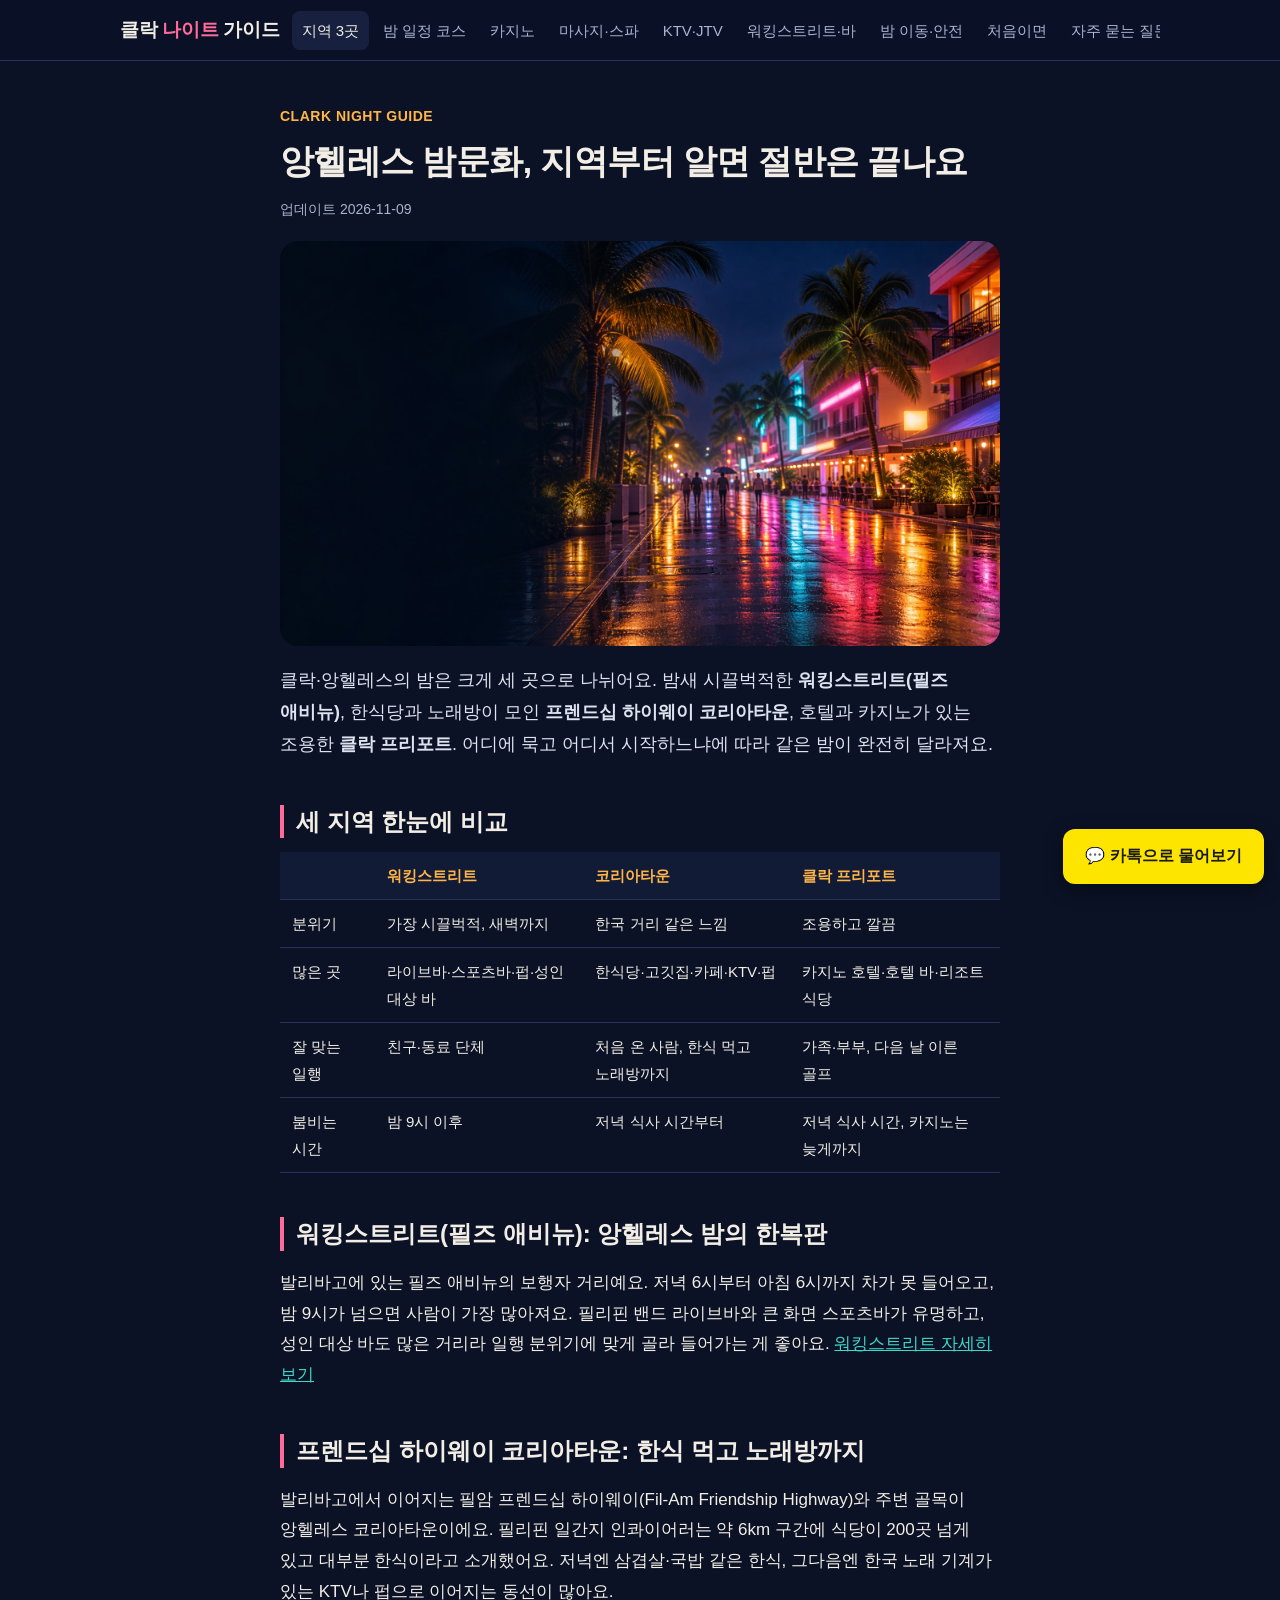
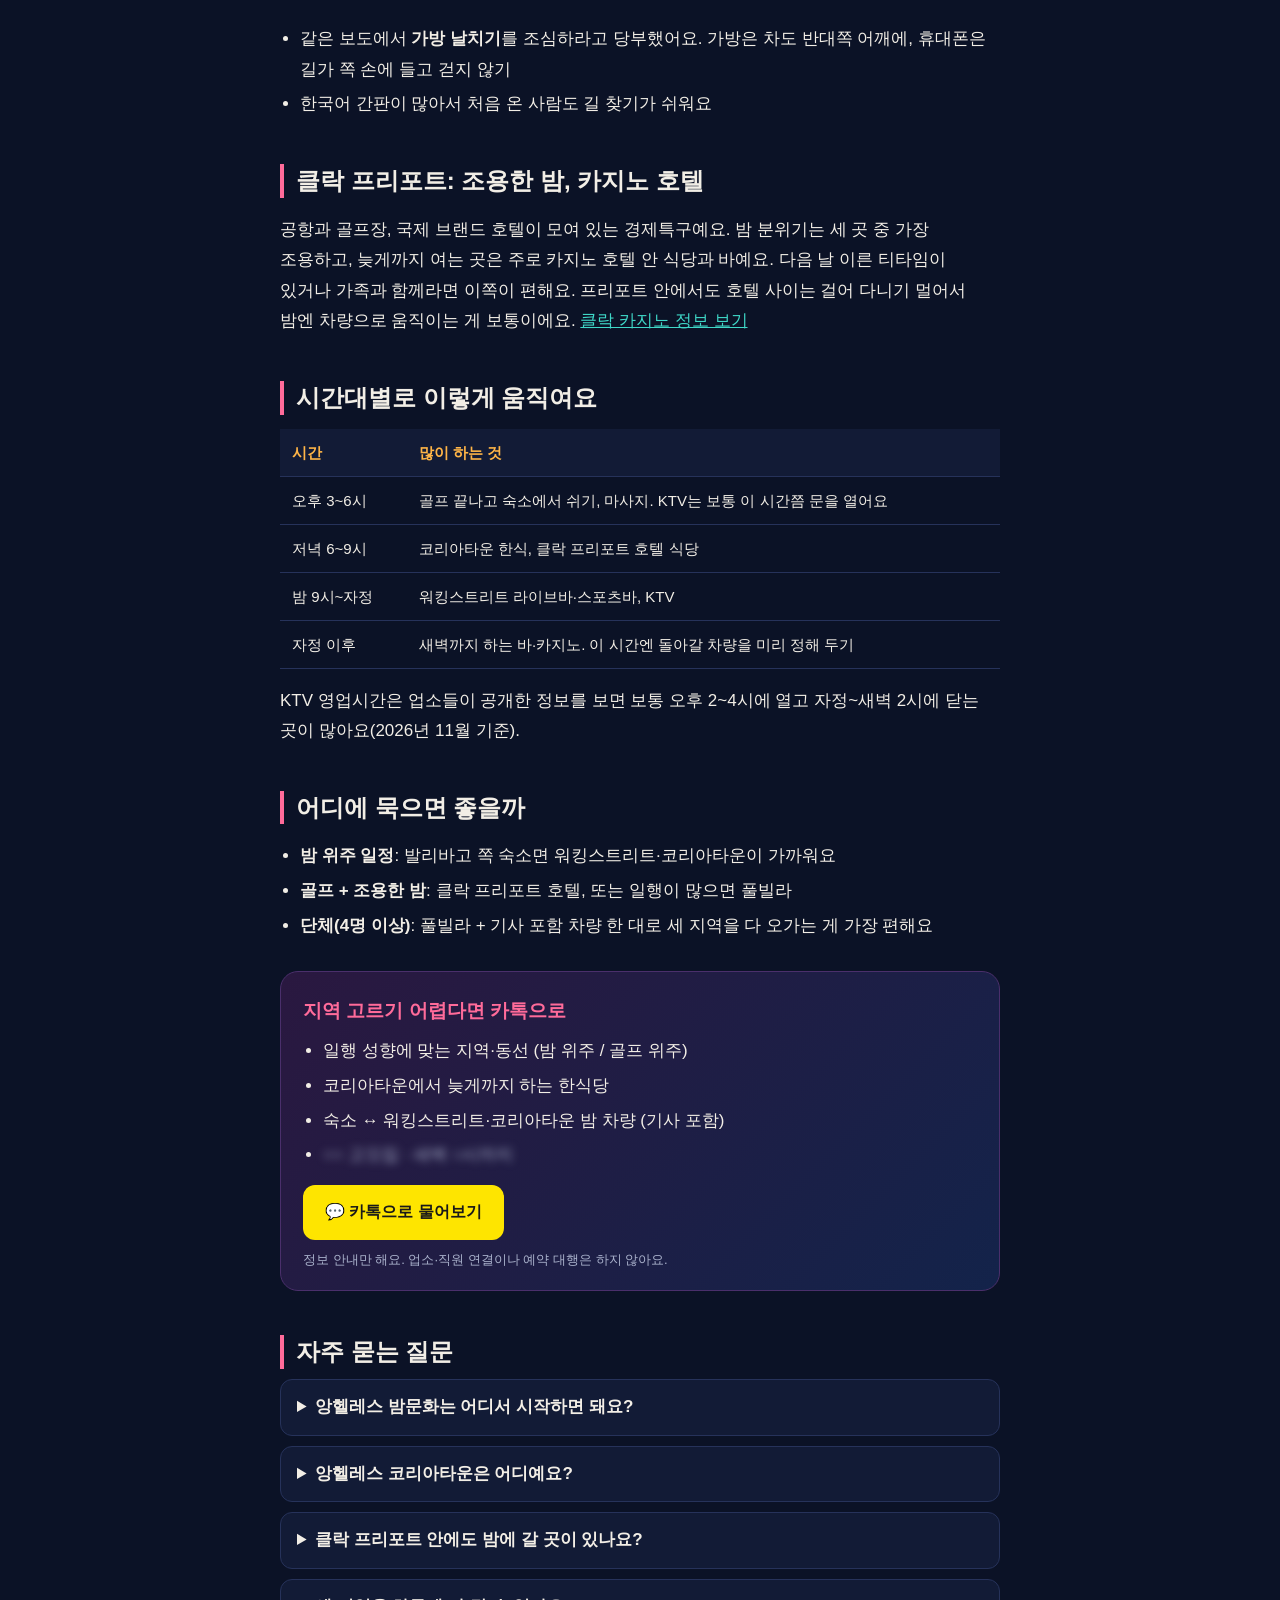
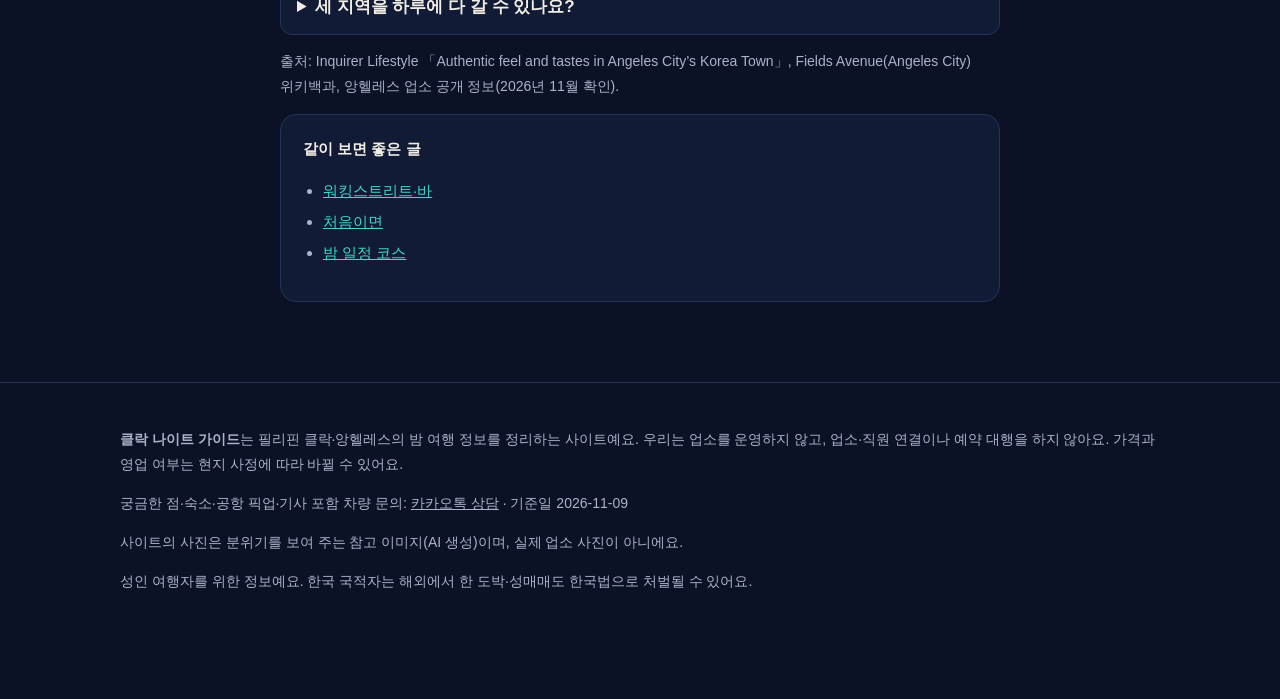
==== areas/index.html @ fe34b436 "Deploy 2026-11-09 10:29" ====
<!doctype html>
<html lang="ko"><head><meta name="robots" content="noindex,nofollow">
<meta charset="utf-8"><meta name="viewport" content="width=device-width,initial-scale=1">
<title>앙헬레스·클락 밤문화 지역 3곳: 워킹스트리트·코리아타운·클락 프리포트 비교</title>
<meta name="description" content="앙헬레스 밤문화, 클락 밤문화는 어디서 시작할까요. 워킹스트리트(필즈 애비뉴), 프렌드십 하이웨이 코리아타운, 클락 프리포트 세 지역의 분위기·시간대·이동·주의할 점을 비교했어요.">
<link rel="canonical" href="https://clarknight.com/areas/">
<meta property="og:type" content="website"><meta property="og:title" content="앙헬레스·클락 밤문화 지역 3곳: 워킹스트리트·코리아타운·클락 프리포트 비교"><meta property="og:description" content="앙헬레스 밤문화, 클락 밤문화는 어디서 시작할까요. 워킹스트리트(필즈 애비뉴), 프렌드십 하이웨이 코리아타운, 클락 프리포트 세 지역의 분위기·시간대·이동·주의할 점을 비교했어요."><meta property="og:url" content="https://clarknight.com/areas/"><meta property="og:image" content="https://clarknight.com/assets/hero.jpg">
<link rel="stylesheet" href="../assets/style.css">
<link rel="icon" href="data:image/svg+xml,%3Csvg xmlns=%22http://www.w3.org/2000/svg%22 viewBox=%220 0 64 64%22%3E%3Crect width=%2264%22 height=%2264%22 rx=%2214%22 fill=%22%230b1226%22/%3E%3Ccircle cx=%2240%22 cy=%2224%22 r=%2212%22 fill=%22%23ff6b9a%22/%3E%3Ccircle cx=%2246%22 cy=%2220%22 r=%2210%22 fill=%22%230b1226%22/%3E%3C/svg%3E"><script async src="https://www.googletagmanager.com/gtag/js?id=G-FVWL85JRHG"></script><script>window.dataLayer=window.dataLayer||[];function gtag(){dataLayer.push(arguments)}gtag('js',new Date());gtag('config','G-FVWL85JRHG');document.addEventListener('click',function(e){var a=e.target.closest&&e.target.closest('a[href*="/go/"]');if(a)gtag('event','cn_kakao_click',{link_url:a.href,page_path:location.pathname});},true);</script><script type="application/ld+json">{"@context": "https://schema.org", "@graph": [{"@type": "WebPage", "name": "앙헬레스·클락 밤문화 지역 3곳: 워킹스트리트·코리아타운·클락 프리포트 비교", "description": "앙헬레스 밤문화, 클락 밤문화는 어디서 시작할까요. 워킹스트리트(필즈 애비뉴), 프렌드십 하이웨이 코리아타운, 클락 프리포트 세 지역의 분위기·시간대·이동·주의할 점을 비교했어요.", "url": "https://clarknight.com/areas/", "inLanguage": "ko", "dateModified": "2026-11-09", "isPartOf": {"@type": "WebSite", "name": "클락 나이트 가이드", "url": "https://clarknight.com/"}}, {"@type": "BreadcrumbList", "itemListElement": [{"@type": "ListItem", "position": 1, "name": "클락 나이트 가이드", "item": "https://clarknight.com/"}, {"@type": "ListItem", "position": 2, "name": "지역 3곳", "item": "https://clarknight.com/areas/"}]}]}</script>
<script type="application/ld+json">{"@context": "https://schema.org", "@type": "FAQPage", "mainEntity": [{"@type": "Question", "name": "앙헬레스 밤문화는 어디서 시작하면 돼요?", "acceptedAnswer": {"@type": "Answer", "text": "처음이면 코리아타운에서 한식으로 저녁을 먹고, 밤 9시 이후 워킹스트리트로 넘어가는 동선이 가장 무난해요."}}, {"@type": "Question", "name": "앙헬레스 코리아타운은 어디예요?", "acceptedAnswer": {"@type": "Answer", "text": "발리바고에서 이어지는 필암 프렌드십 하이웨이와 주변 골목이에요. 한식당, 고깃집, 카페, 한국식 KTV가 모여 있어요."}}, {"@type": "Question", "name": "클락 프리포트 안에도 밤에 갈 곳이 있나요?", "acceptedAnswer": {"@type": "Answer", "text": "있어요. 다만 대부분 카지노 호텔 안 식당·바라서 분위기는 조용한 편이에요."}}, {"@type": "Question", "name": "세 지역을 하루에 다 갈 수 있나요?", "acceptedAnswer": {"@type": "Answer", "text": "차로 10~20분씩이라 가능해요. 차량 한 대로 묶으면 기다리는 시간 없이 움직일 수 있어요."}}]}</script>
</head><body>
<header class="top"><div class="wrap"><a class="logo" href="../">클락 <b>나이트</b> 가이드</a><nav class="menu"><a href="../areas/" class=on>지역 3곳</a><a href="../night-course/">밤 일정 코스</a><a href="../casino/">카지노</a><a href="../massage/">마사지·스파</a><a href="../ktv-jtv/">KTV·JTV</a><a href="../walking-street/">워킹스트리트·바</a><a href="../night-move/">밤 이동·안전</a><a href="../first-night/">처음이면</a><a href="../faq/">자주 묻는 질문</a></nav></div></header>
<main><article>
<div class="head"><span class="eyebrow">CLARK NIGHT GUIDE</span><h1>앙헬레스 밤문화, 지역부터 알면 절반은 끝나요</h1><p class="date">업데이트 2026-11-09</p><img src="../assets/hero.jpg" alt="앙헬레스 밤문화, 지역부터 알면 절반은 끝나요"></div>
<p class="lead">클락·앙헬레스의 밤은 크게 세 곳으로 나뉘어요. 밤새 시끌벅적한 <b>워킹스트리트(필즈 애비뉴)</b>, 한식당과 노래방이 모인 <b>프렌드십 하이웨이 코리아타운</b>, 호텔과 카지노가 있는 조용한 <b>클락 프리포트</b>. 어디에 묵고 어디서 시작하느냐에 따라 같은 밤이 완전히 달라져요.</p>

<h2>세 지역 한눈에 비교</h2>
<div class="tbl"><table><tr><th></th><th>워킹스트리트</th><th>코리아타운</th><th>클락 프리포트</th></tr>
<tr><td>분위기</td><td>가장 시끌벅적, 새벽까지</td><td>한국 거리 같은 느낌</td><td>조용하고 깔끔</td></tr>
<tr><td>많은 곳</td><td>라이브바·스포츠바·펍·성인 대상 바</td><td>한식당·고깃집·카페·KTV·펍</td><td>카지노 호텔·호텔 바·리조트 식당</td></tr>
<tr><td>잘 맞는 일행</td><td>친구·동료 단체</td><td>처음 온 사람, 한식 먹고 노래방까지</td><td>가족·부부, 다음 날 이른 골프</td></tr>
<tr><td>붐비는 시간</td><td>밤 9시 이후</td><td>저녁 식사 시간부터</td><td>저녁 식사 시간, 카지노는 늦게까지</td></tr>
</table></div>

<h2>워킹스트리트(필즈 애비뉴): 앙헬레스 밤의 한복판</h2>
<p>발리바고에 있는 필즈 애비뉴의 보행자 거리예요. 저녁 6시부터 아침 6시까지 차가 못 들어오고, 밤 9시가 넘으면 사람이 가장 많아져요. 필리핀 밴드 라이브바와 큰 화면 스포츠바가 유명하고, 성인 대상 바도 많은 거리라 일행 분위기에 맞게 골라 들어가는 게 좋아요. <a href="../walking-street/">워킹스트리트 자세히 보기</a></p>

<h2>프렌드십 하이웨이 코리아타운: 한식 먹고 노래방까지</h2>
<p>발리바고에서 이어지는 필암 프렌드십 하이웨이(Fil-Am Friendship Highway)와 주변 골목이 앙헬레스 코리아타운이에요. 필리핀 일간지 인콰이어러는 약 6km 구간에 식당이 200곳 넘게 있고 대부분 한식이라고 소개했어요. 저녁엔 삼겹살·국밥 같은 한식, 그다음엔 한국 노래 기계가 있는 KTV나 펍으로 이어지는 동선이 많아요.</p>
<ul><li>같은 보도에서 <b>가방 날치기</b>를 조심하라고 당부했어요. 가방은 차도 반대쪽 어깨에, 휴대폰은 길가 쪽 손에 들고 걷지 않기</li>
<li>한국어 간판이 많아서 처음 온 사람도 길 찾기가 쉬워요</li></ul>

<h2>클락 프리포트: 조용한 밤, 카지노 호텔</h2>
<p>공항과 골프장, 국제 브랜드 호텔이 모여 있는 경제특구예요. 밤 분위기는 세 곳 중 가장 조용하고, 늦게까지 여는 곳은 주로 카지노 호텔 안 식당과 바예요. 다음 날 이른 티타임이 있거나 가족과 함께라면 이쪽이 편해요. 프리포트 안에서도 호텔 사이는 걸어 다니기 멀어서 밤엔 차량으로 움직이는 게 보통이에요. <a href="../casino/">클락 카지노 정보 보기</a></p>

<h2>시간대별로 이렇게 움직여요</h2>
<div class="tbl"><table><tr><th>시간</th><th>많이 하는 것</th></tr>
<tr><td>오후 3~6시</td><td>골프 끝나고 숙소에서 쉬기, 마사지. KTV는 보통 이 시간쯤 문을 열어요</td></tr>
<tr><td>저녁 6~9시</td><td>코리아타운 한식, 클락 프리포트 호텔 식당</td></tr>
<tr><td>밤 9시~자정</td><td>워킹스트리트 라이브바·스포츠바, KTV</td></tr>
<tr><td>자정 이후</td><td>새벽까지 하는 바·카지노. 이 시간엔 돌아갈 차량을 미리 정해 두기</td></tr>
</table></div>
<p>KTV 영업시간은 업소들이 공개한 정보를 보면 보통 오후 2~4시에 열고 자정~새벽 2시에 닫는 곳이 많아요(2026년 11월 기준).</p>

<h2>어디에 묵으면 좋을까</h2>
<ul><li><b>밤 위주 일정</b>: 발리바고 쪽 숙소면 워킹스트리트·코리아타운이 가까워요</li>
<li><b>골프 + 조용한 밤</b>: 클락 프리포트 호텔, 또는 일행이 많으면 풀빌라</li>
<li><b>단체(4명 이상)</b>: 풀빌라 + 기사 포함 차량 한 대로 세 지역을 다 오가는 게 가장 편해요</li></ul>
<div class="tease"><h3>지역 고르기 어렵다면 카톡으로</h3><ul><li>일행 성향에 맞는 지역·동선 (밤 위주 / 골프 위주)</li><li>코리아타운에서 늦게까지 하는 한식당</li><li>숙소 ↔ 워킹스트리트·코리아타운 밤 차량 (기사 포함)</li><li><span class="blur">○○ 고깃집 · 새벽 ○시까지</span></li></ul>
<a class="btn kakao" href="https://clarksideph.com/go/?f=cn-areas" rel="nofollow">💬 카톡으로 물어보기</a>
<small>정보 안내만 해요. 업소·직원 연결이나 예약 대행은 하지 않아요.</small></div>
<h2>자주 묻는 질문</h2>
<div class="faq"><details><summary>앙헬레스 밤문화는 어디서 시작하면 돼요?</summary><p>처음이면 코리아타운에서 한식으로 저녁을 먹고, 밤 9시 이후 워킹스트리트로 넘어가는 동선이 가장 무난해요.</p></details><details><summary>앙헬레스 코리아타운은 어디예요?</summary><p>발리바고에서 이어지는 필암 프렌드십 하이웨이와 주변 골목이에요. 한식당, 고깃집, 카페, 한국식 KTV가 모여 있어요.</p></details><details><summary>클락 프리포트 안에도 밤에 갈 곳이 있나요?</summary><p>있어요. 다만 대부분 카지노 호텔 안 식당·바라서 분위기는 조용한 편이에요.</p></details><details><summary>세 지역을 하루에 다 갈 수 있나요?</summary><p>차로 10~20분씩이라 가능해요. 차량 한 대로 묶으면 기다리는 시간 없이 움직일 수 있어요.</p></details></div>
<p class="date">출처: Inquirer Lifestyle 「Authentic feel and tastes in Angeles City’s Korea Town」, Fields Avenue(Angeles City) 위키백과, 앙헬레스 업소 공개 정보(2026년 11월 확인).</p>
<div class="notice"><b>같이 보면 좋은 글</b><ul><li><a href="../walking-street/">워킹스트리트·바</a></li><li><a href="../first-night/">처음이면</a></li><li><a href="../night-course/">밤 일정 코스</a></li></ul></div>
</article></main>
<footer><div class="wrap">
<p><b>클락 나이트 가이드</b>는 필리핀 클락·앙헬레스의 밤 여행 정보를 정리하는 사이트예요. 우리는 업소를 운영하지 않고, 업소·직원 연결이나 예약 대행을 하지 않아요. 가격과 영업 여부는 현지 사정에 따라 바뀔 수 있어요.</p>
<p>궁금한 점·숙소·공항 픽업·기사 포함 차량 문의: <a href="https://clarksideph.com/go/?f=cn-footer" rel="nofollow">카카오톡 상담</a> · 기준일 2026-11-09</p>
<p>사이트의 사진은 분위기를 보여 주는 참고 이미지(AI 생성)이며, 실제 업소 사진이 아니에요.</p>
<p>성인 여행자를 위한 정보예요. 한국 국적자는 해외에서 한 도박·성매매도 한국법으로 처벌될 수 있어요.</p>
</div></footer>
<a class="btn kakao float" href="https://clarksideph.com/go/?f=cn-float-areas" rel="nofollow">💬 카톡으로 물어보기</a>
</body></html>
---- assets/style.css ----
:root{--bg:#0b1226;--bg2:#121b36;--card:#17213f;--line:#26325a;--text:#f2eee6;--muted:#aab2cc;--neon:#ff6b9a;--teal:#3fd8c8;--amber:#ffb547;--kakao:#fee500}
*{box-sizing:border-box}
html{-webkit-text-size-adjust:100%}
body{margin:0;background:var(--bg);color:var(--text);font-family:"Pretendard",-apple-system,BlinkMacSystemFont,"Apple SD Gothic Neo","Noto Sans KR",sans-serif;font-size:17px;line-height:1.8;word-break:keep-all}
a{color:var(--teal)}
img{max-width:100%;display:block}
.wrap{max-width:1080px;margin:0 auto;padding:0 20px}
header.top{position:sticky;top:0;z-index:10;background:rgba(11,18,38,.92);backdrop-filter:blur(8px);border-bottom:1px solid var(--line)}
header.top .wrap{display:flex;align-items:center;justify-content:space-between;height:60px;gap:12px}
.logo{font-weight:800;font-size:19px;color:var(--text);text-decoration:none;letter-spacing:-.3px;white-space:nowrap}
.logo b{color:var(--neon)}
nav.menu{display:flex;gap:4px;overflow-x:auto;scrollbar-width:none}
nav.menu::-webkit-scrollbar{display:none}
nav.menu a{color:var(--muted);text-decoration:none;font-size:15px;padding:6px 10px;border-radius:8px;white-space:nowrap}
nav.menu a:hover,nav.menu a.on{color:var(--text);background:var(--card)}
.hero{position:relative;min-height:520px;display:flex;align-items:flex-end;background:#05081a center/cover no-repeat}
.hero:after{content:"";position:absolute;inset:0;background:linear-gradient(90deg,rgba(5,8,26,.92) 0%,rgba(5,8,26,.55) 45%,rgba(5,8,26,.1) 100%),linear-gradient(0deg,rgba(11,18,38,1) 0%,rgba(11,18,38,0) 40%)}
.hero .wrap{position:relative;z-index:1;padding-bottom:56px;width:100%}
.eyebrow{display:inline-block;color:var(--amber);font-weight:700;font-size:14px;letter-spacing:.5px;margin-bottom:10px}
.hero h1{font-size:44px;line-height:1.25;margin:0 0 14px;letter-spacing:-1px;max-width:620px}
.hero h1 em{font-style:normal;color:var(--neon)}
.hero p{color:#d9dcea;max-width:540px;margin:0 0 22px}
.btn{display:inline-flex;align-items:center;gap:8px;padding:13px 22px;border-radius:12px;font-weight:700;text-decoration:none;font-size:16px}
.btn.kakao{background:var(--kakao);color:#191919}
.btn.ghost{border:1px solid var(--line);color:var(--text);margin-left:8px}
section{padding:56px 0}
h2.sec{font-size:28px;margin:0 0 6px;letter-spacing:-.5px}
p.sub{color:var(--muted);margin:0 0 26px}
.cards{display:grid;grid-template-columns:repeat(auto-fill,minmax(150px,1fr));gap:14px}
.card{background:var(--card);border:1px solid var(--line);border-radius:18px;overflow:hidden;text-decoration:none;color:var(--text);transition:transform .15s}
.card:hover{transform:translateY(-3px);border-color:var(--neon)}
.card img{aspect-ratio:1/1;object-fit:cover;width:100%}
.card div{padding:16px 18px 20px}
.card h3{margin:0 0 4px;font-size:19px}
.card p{margin:0;color:var(--muted);font-size:15px;line-height:1.6}
.notice{background:var(--bg2);border:1px solid var(--line);border-radius:16px;padding:20px 22px;color:var(--muted);font-size:15px}
.notice b{color:var(--text)}
article{max-width:760px;margin:0 auto;padding:40px 20px 20px}
article .head img{border-radius:18px;margin:18px 0 6px;aspect-ratio:16/9;object-fit:cover;width:100%}
article h1{font-size:34px;line-height:1.3;margin:0 0 10px;letter-spacing:-.6px}
article .lead{font-size:18px;color:#dfe2ef}
article h2{font-size:24px;margin:44px 0 10px;padding-left:12px;border-left:4px solid var(--neon);line-height:1.4}
article h3{font-size:19px;margin:26px 0 6px;color:var(--amber)}
article ul{padding-left:20px}
article li{margin:4px 0}
.date{color:var(--muted);font-size:14px}
.tbl{overflow-x:auto;margin:14px 0}
table{border-collapse:collapse;width:100%;min-width:560px;font-size:15px}
th,td{border-bottom:1px solid var(--line);padding:10px 12px;text-align:left;vertical-align:top}
th{background:var(--bg2);color:var(--amber);white-space:nowrap}
.tease{position:relative;background:linear-gradient(135deg,#2a1840,#13234a);border:1px solid #4a2f6b;border-radius:18px;padding:22px 22px 20px;margin:30px 0}
.tease h3{margin:0 0 8px;color:var(--neon)}
.tease ul{margin:0 0 14px}
.tease .blur{filter:blur(4px);user-select:none;color:var(--muted)}
.tease small{display:block;color:var(--muted);margin-top:10px;font-size:13px;line-height:1.6}
.faq details{background:var(--bg2);border:1px solid var(--line);border-radius:12px;padding:12px 16px;margin:10px 0}
.faq summary{cursor:pointer;font-weight:700}
.warn{border-left:4px solid var(--amber);background:#1d1a12;padding:14px 16px;border-radius:0 12px 12px 0;color:#e9dfc6;font-size:15px;margin:24px 0}
footer{border-top:1px solid var(--line);margin-top:60px;padding:30px 0 90px;color:var(--muted);font-size:14px}
footer a{color:var(--muted)}
.float{position:fixed;right:16px;bottom:16px;z-index:20;box-shadow:0 6px 20px rgba(0,0,0,.4)}
@media (max-width:640px){
 body{font-size:16px}
 .hero{min-height:480px}
 .hero h1{font-size:32px}
 article h1{font-size:27px}
 header.top .wrap{height:auto;flex-direction:column;align-items:flex-start;padding-top:10px;padding-bottom:6px;gap:2px}
 .btn.ghost{margin:10px 0 0}
 .float{padding:10px 14px;font-size:14px;right:12px;bottom:12px}
 .cards{grid-template-columns:1fr 1fr;gap:12px}
 .card h3{font-size:17px}
 .card p{font-size:14px}
}
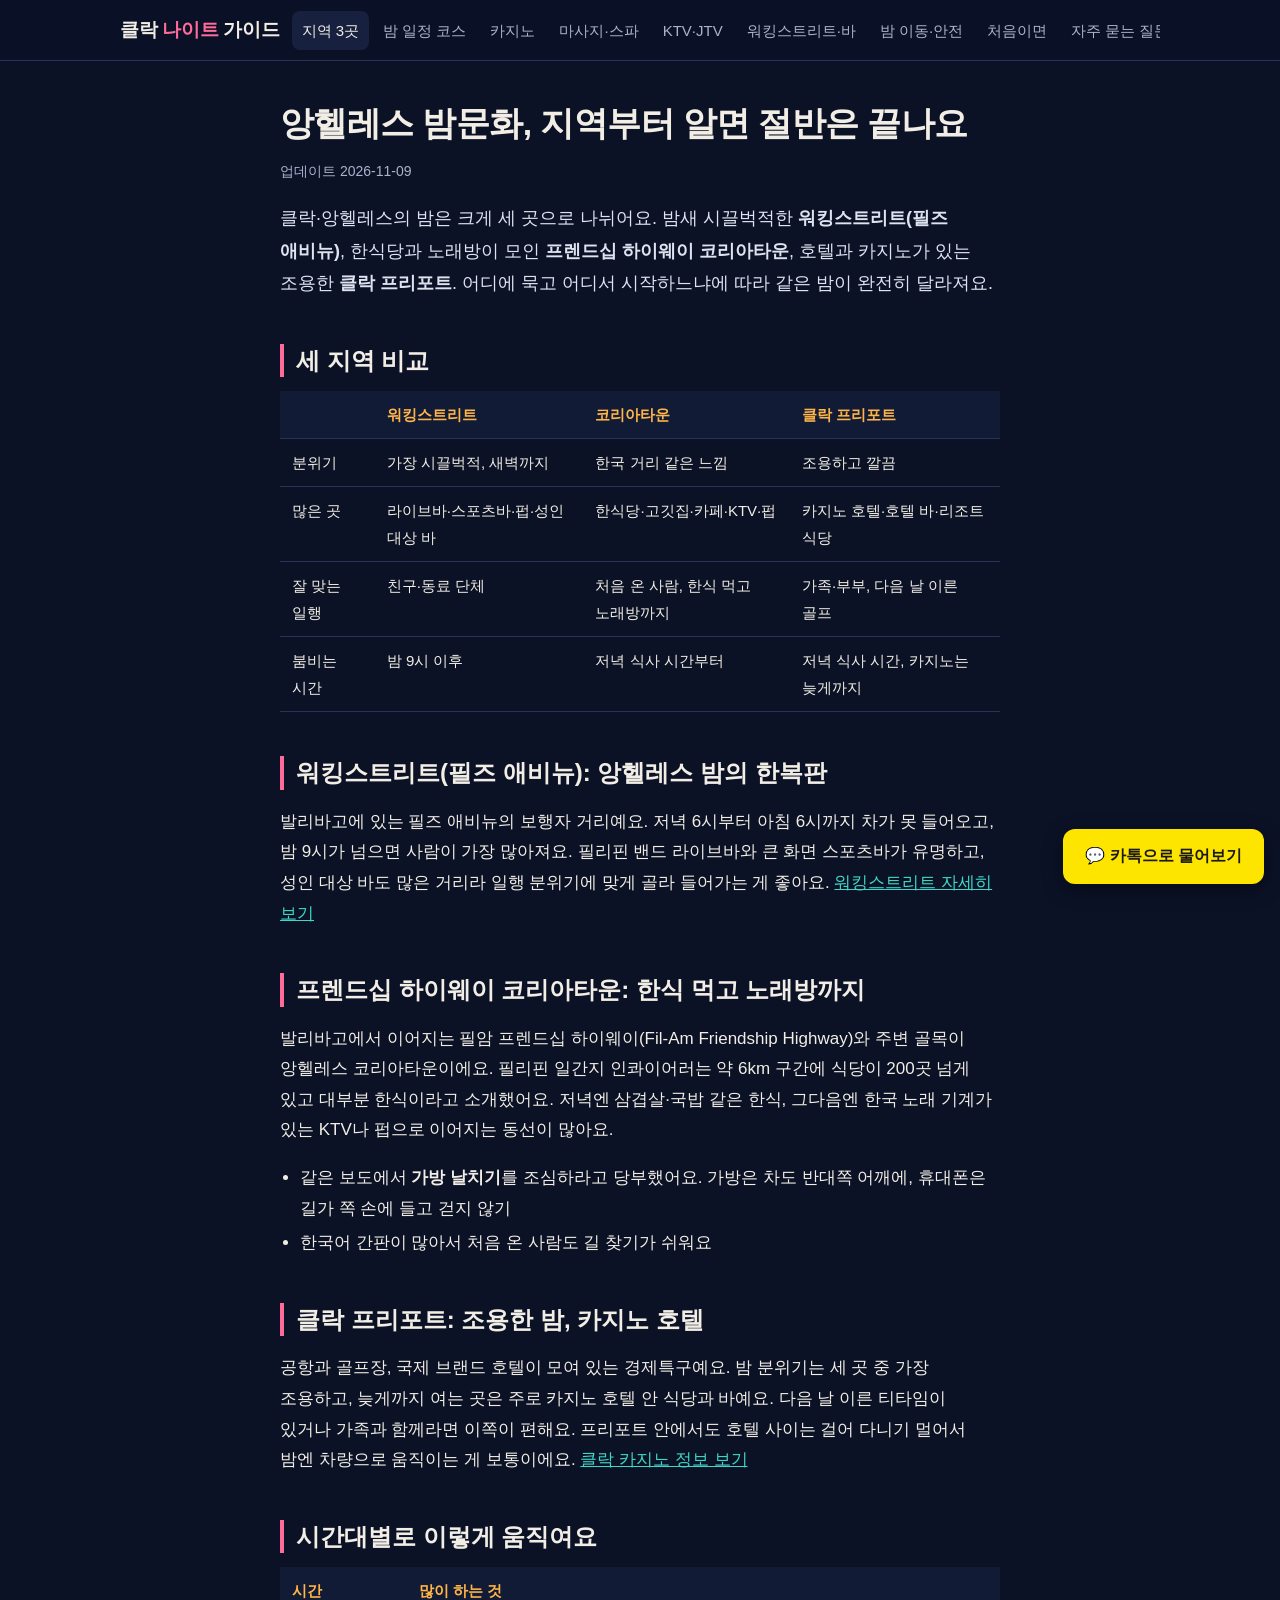
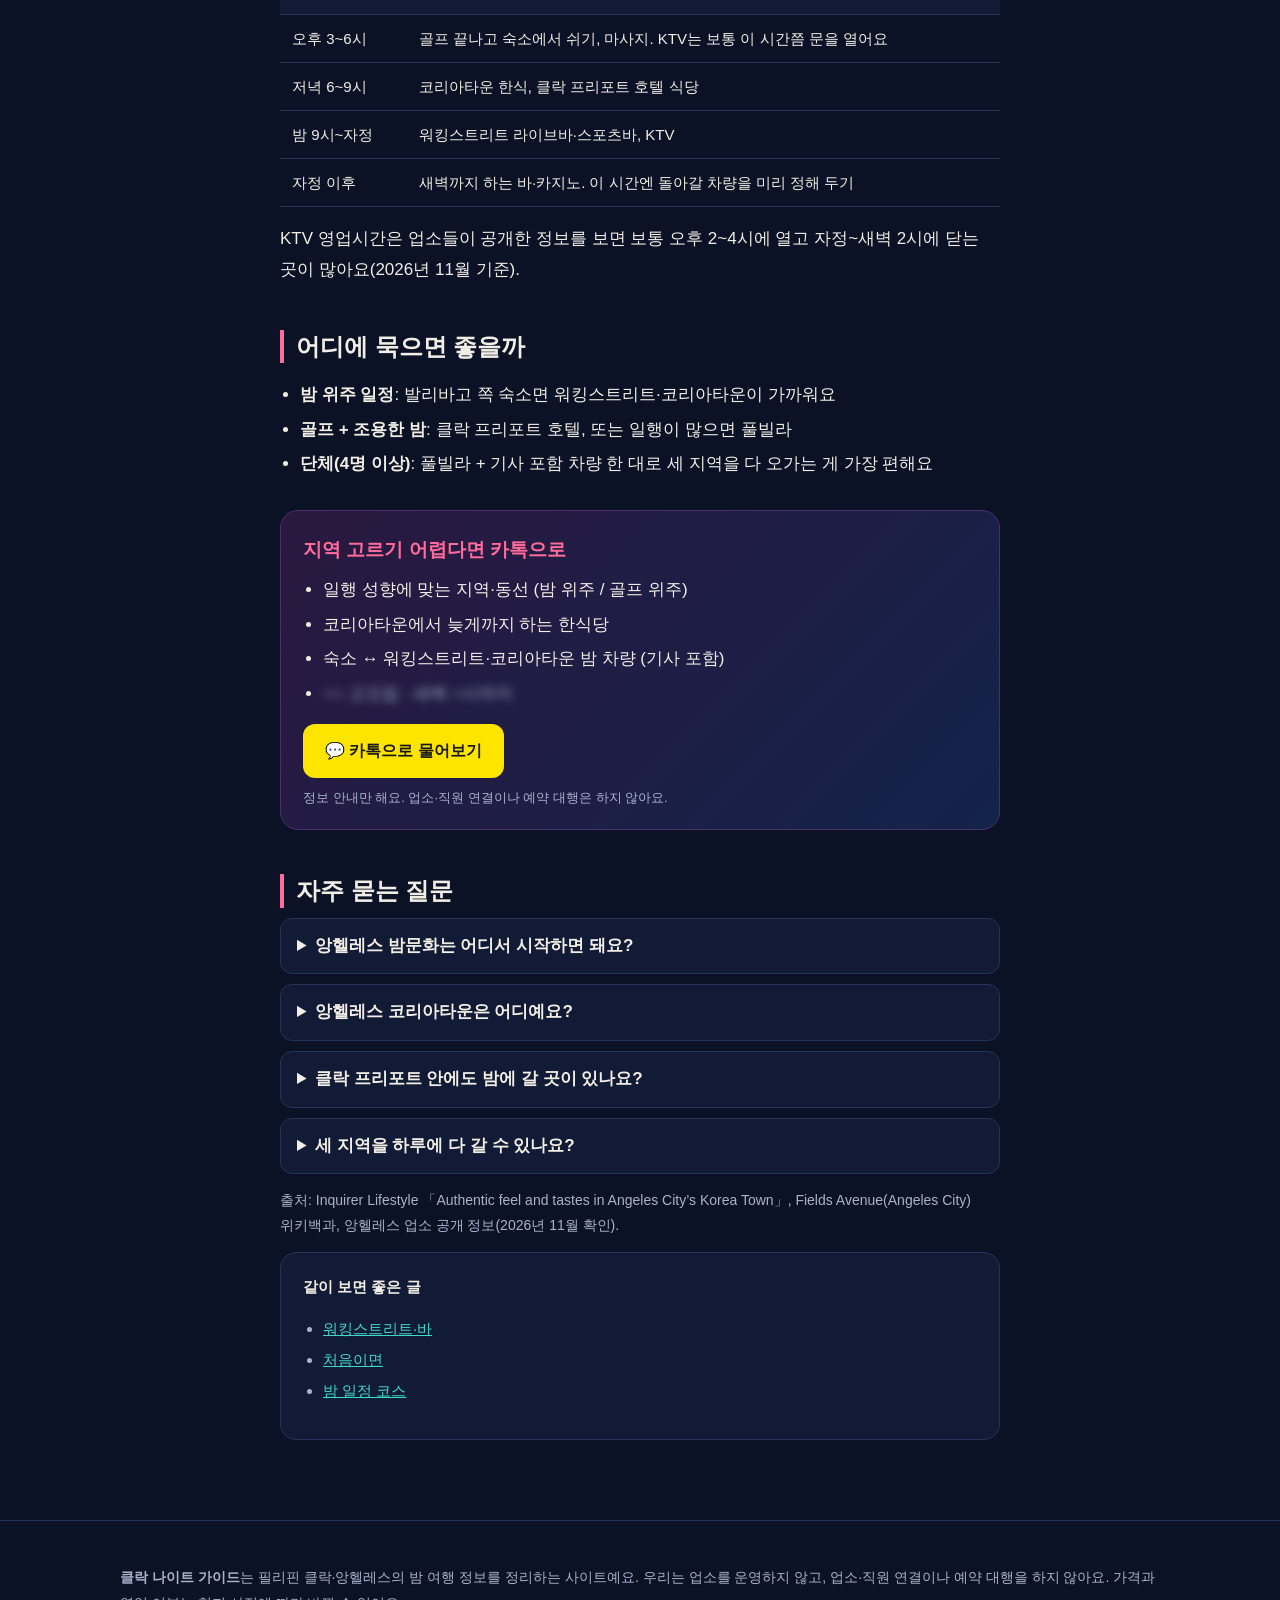
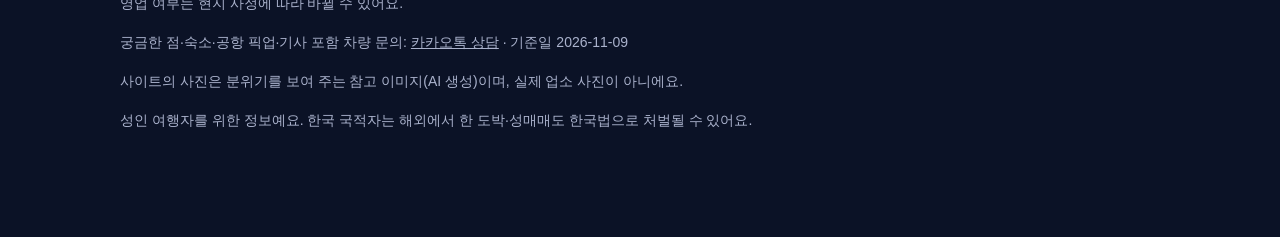
==== commit 718f66ae: "Deploy 2026-11-09 14:28" ====
--- a/areas/index.html
+++ b/areas/index.html
@@ -1,5 +1,5 @@
 <!doctype html>
-<html lang="ko"><head><meta name="robots" content="noindex,nofollow">
+<html lang="ko"><head>
 <meta charset="utf-8"><meta name="viewport" content="width=device-width,initial-scale=1">
 <title>앙헬레스·클락 밤문화 지역 3곳: 워킹스트리트·코리아타운·클락 프리포트 비교</title>
 <meta name="description" content="앙헬레스 밤문화, 클락 밤문화는 어디서 시작할까요. 워킹스트리트(필즈 애비뉴), 프렌드십 하이웨이 코리아타운, 클락 프리포트 세 지역의 분위기·시간대·이동·주의할 점을 비교했어요.">
@@ -11,10 +11,10 @@
 </head><body>
 <header class="top"><div class="wrap"><a class="logo" href="../">클락 <b>나이트</b> 가이드</a><nav class="menu"><a href="../areas/" class=on>지역 3곳</a><a href="../night-course/">밤 일정 코스</a><a href="../casino/">카지노</a><a href="../massage/">마사지·스파</a><a href="../ktv-jtv/">KTV·JTV</a><a href="../walking-street/">워킹스트리트·바</a><a href="../night-move/">밤 이동·안전</a><a href="../first-night/">처음이면</a><a href="../faq/">자주 묻는 질문</a></nav></div></header>
 <main><article>
-<div class="head"><span class="eyebrow">CLARK NIGHT GUIDE</span><h1>앙헬레스 밤문화, 지역부터 알면 절반은 끝나요</h1><p class="date">업데이트 2026-11-09</p><img src="../assets/hero.jpg" alt="앙헬레스 밤문화, 지역부터 알면 절반은 끝나요"></div>
+<div class="head"><h1>앙헬레스 밤문화, 지역부터 알면 절반은 끝나요</h1><p class="date">업데이트 2026-11-09</p></div>
 <p class="lead">클락·앙헬레스의 밤은 크게 세 곳으로 나뉘어요. 밤새 시끌벅적한 <b>워킹스트리트(필즈 애비뉴)</b>, 한식당과 노래방이 모인 <b>프렌드십 하이웨이 코리아타운</b>, 호텔과 카지노가 있는 조용한 <b>클락 프리포트</b>. 어디에 묵고 어디서 시작하느냐에 따라 같은 밤이 완전히 달라져요.</p>
 
-<h2>세 지역 한눈에 비교</h2>
+<h2>세 지역 비교</h2>
 <div class="tbl"><table><tr><th></th><th>워킹스트리트</th><th>코리아타운</th><th>클락 프리포트</th></tr>
 <tr><td>분위기</td><td>가장 시끌벅적, 새벽까지</td><td>한국 거리 같은 느낌</td><td>조용하고 깔끔</td></tr>
 <tr><td>많은 곳</td><td>라이브바·스포츠바·펍·성인 대상 바</td><td>한식당·고깃집·카페·KTV·펍</td><td>카지노 호텔·호텔 바·리조트 식당</td></tr>
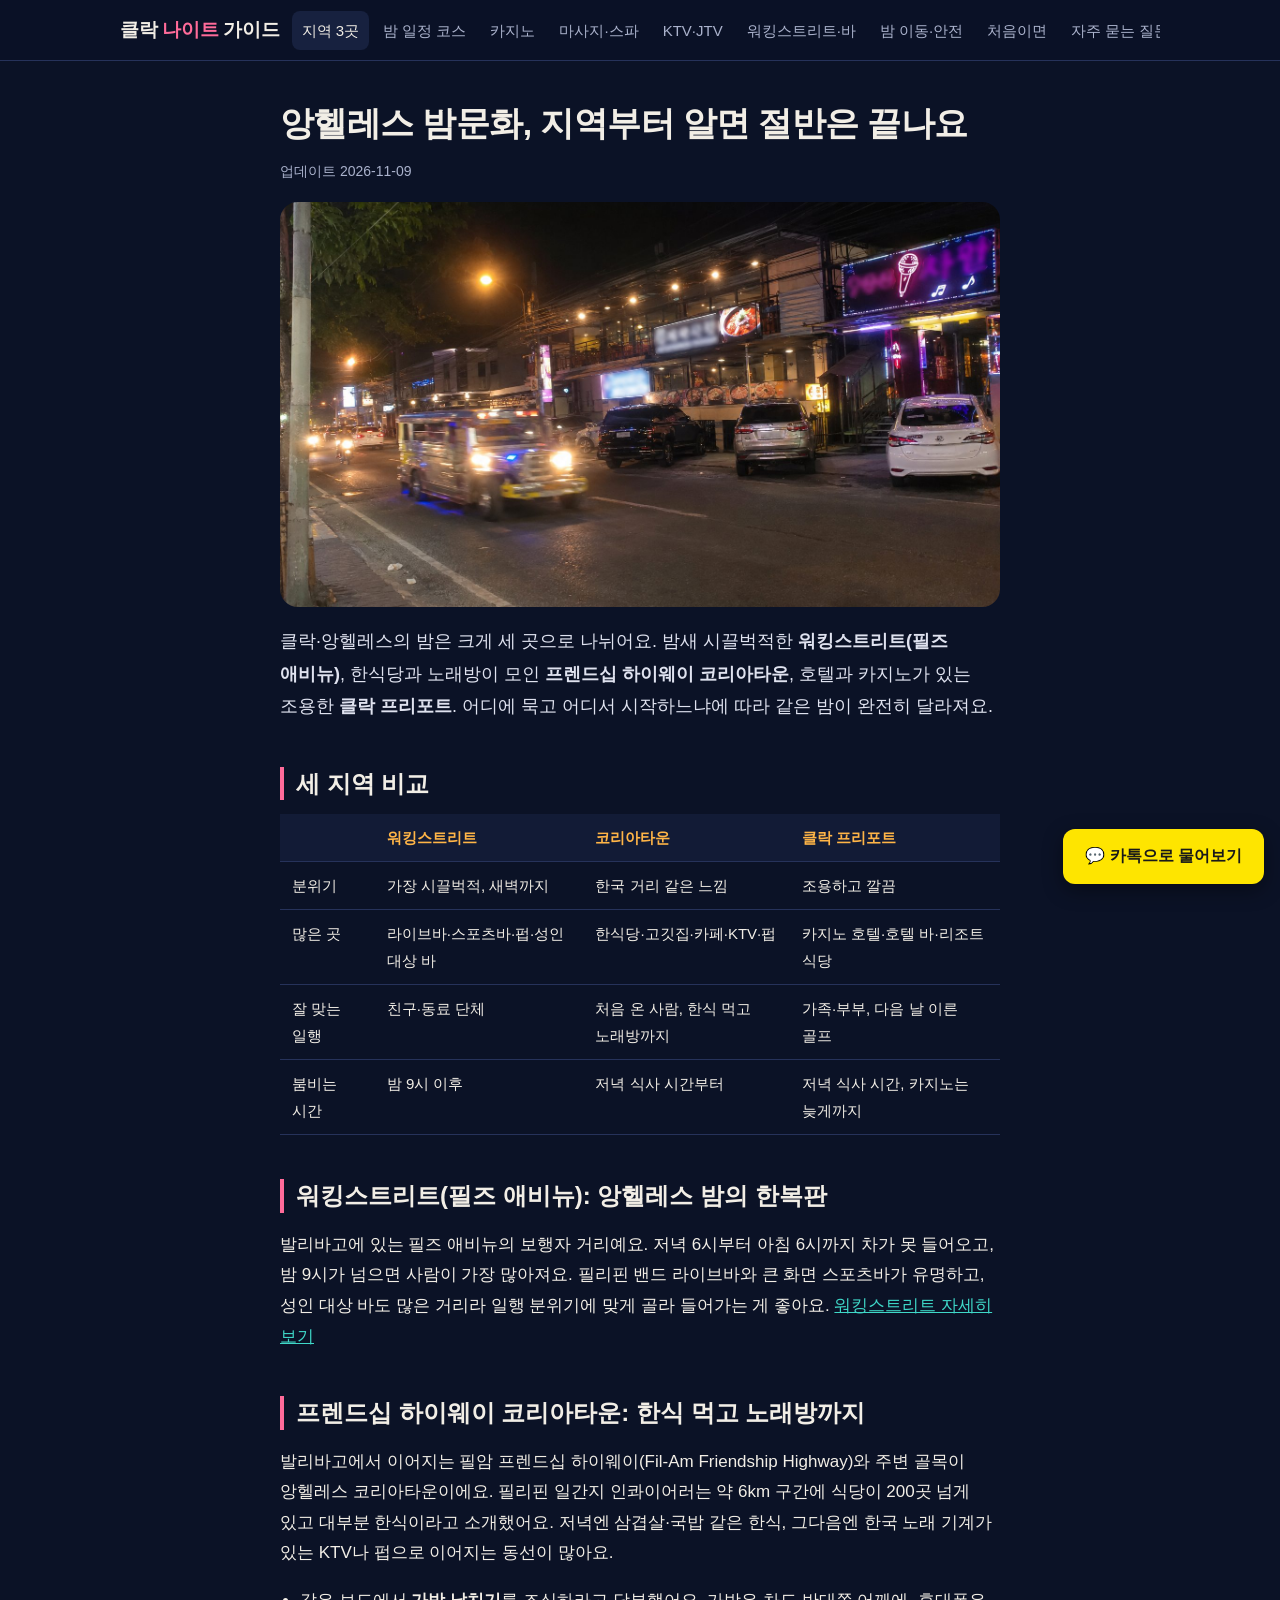
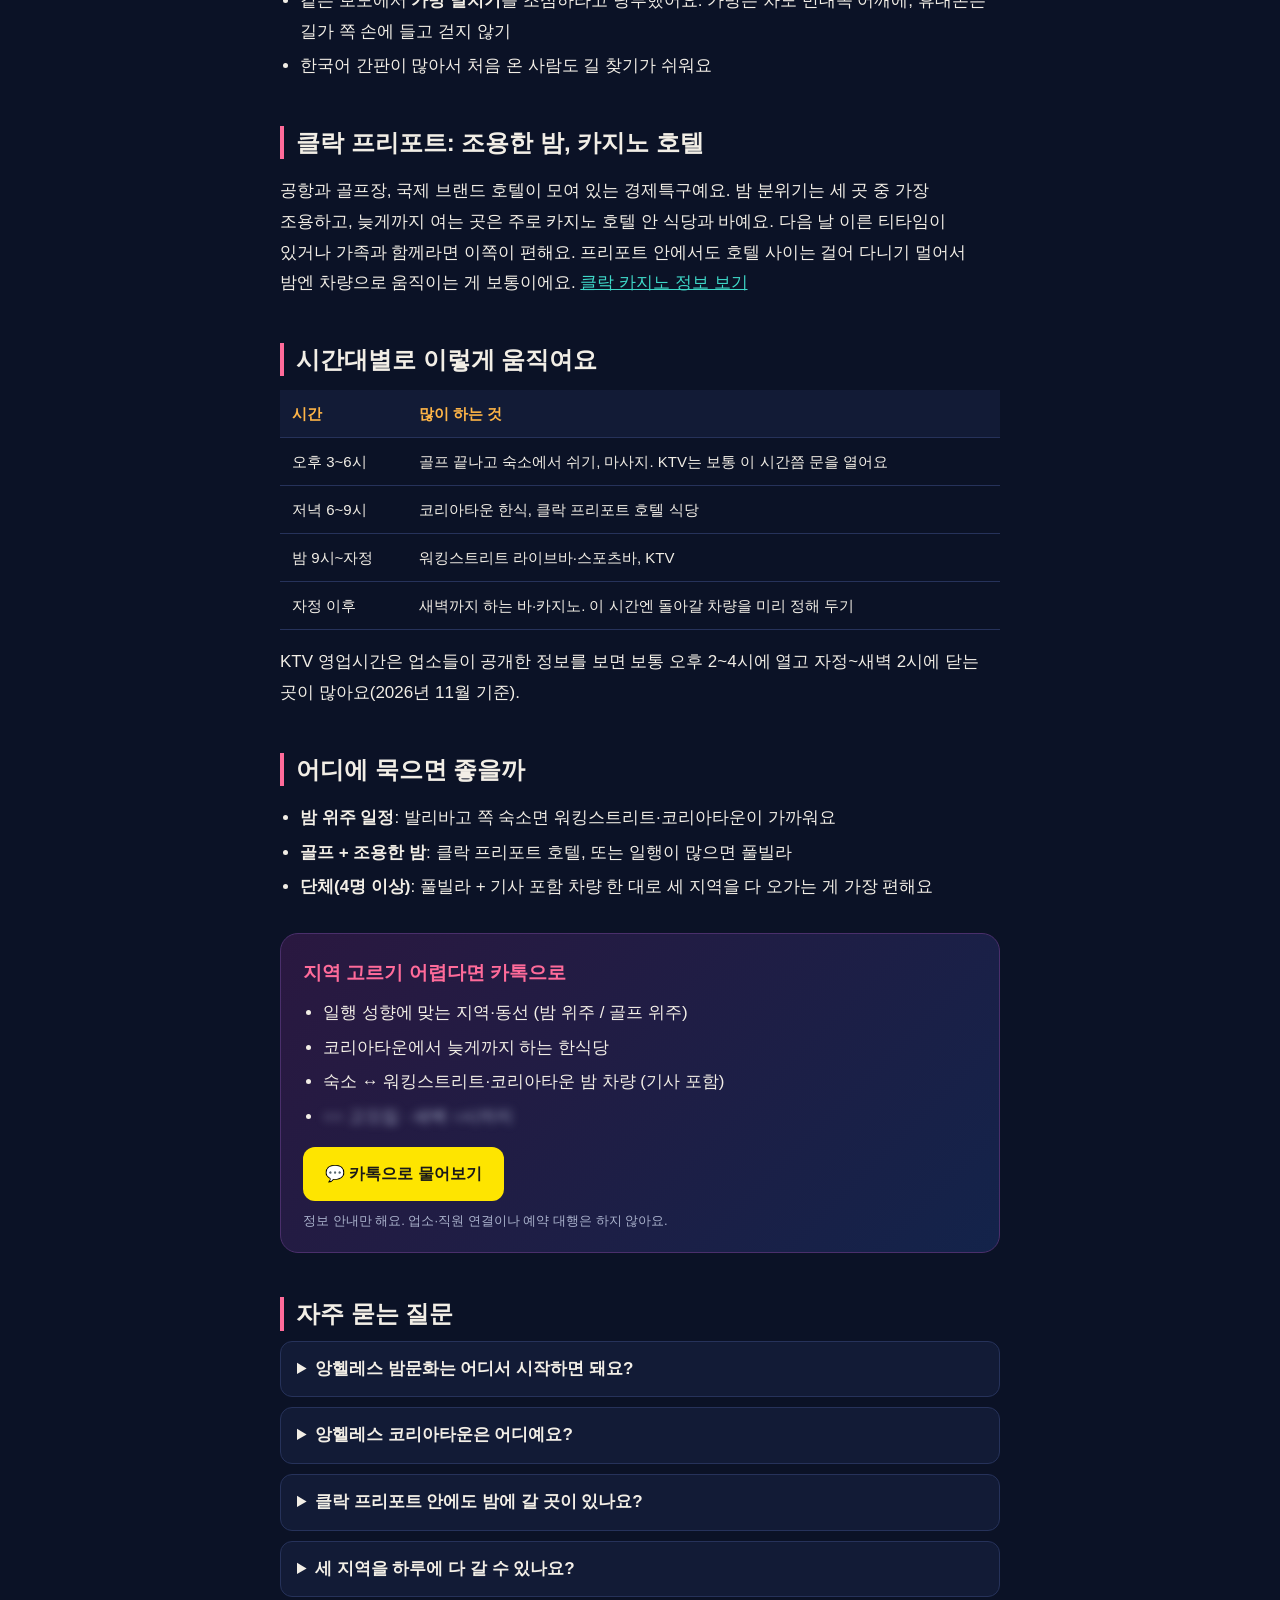
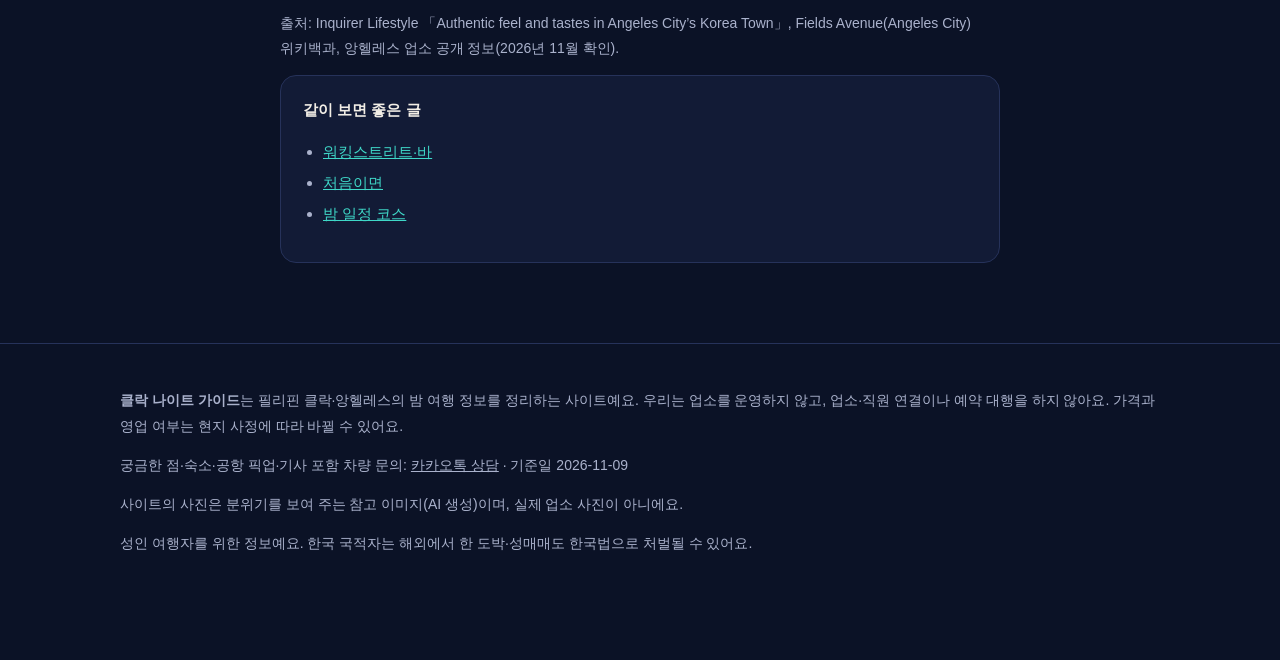
==== commit 8ced1ee0: "Deploy 2026-11-09 15:06" ====
--- a/areas/index.html
+++ b/areas/index.html
@@ -4,14 +4,14 @@
 <title>앙헬레스·클락 밤문화 지역 3곳: 워킹스트리트·코리아타운·클락 프리포트 비교</title>
 <meta name="description" content="앙헬레스 밤문화, 클락 밤문화는 어디서 시작할까요. 워킹스트리트(필즈 애비뉴), 프렌드십 하이웨이 코리아타운, 클락 프리포트 세 지역의 분위기·시간대·이동·주의할 점을 비교했어요.">
 <link rel="canonical" href="https://clarknight.com/areas/">
-<meta property="og:type" content="website"><meta property="og:title" content="앙헬레스·클락 밤문화 지역 3곳: 워킹스트리트·코리아타운·클락 프리포트 비교"><meta property="og:description" content="앙헬레스 밤문화, 클락 밤문화는 어디서 시작할까요. 워킹스트리트(필즈 애비뉴), 프렌드십 하이웨이 코리아타운, 클락 프리포트 세 지역의 분위기·시간대·이동·주의할 점을 비교했어요."><meta property="og:url" content="https://clarknight.com/areas/"><meta property="og:image" content="https://clarknight.com/assets/hero.jpg">
+<meta property="og:type" content="website"><meta property="og:title" content="앙헬레스·클락 밤문화 지역 3곳: 워킹스트리트·코리아타운·클락 프리포트 비교"><meta property="og:description" content="앙헬레스 밤문화, 클락 밤문화는 어디서 시작할까요. 워킹스트리트(필즈 애비뉴), 프렌드십 하이웨이 코리아타운, 클락 프리포트 세 지역의 분위기·시간대·이동·주의할 점을 비교했어요."><meta property="og:url" content="https://clarknight.com/areas/"><meta property="og:image" content="https://clarknight.com/assets/koreatown.jpg">
 <link rel="stylesheet" href="../assets/style.css">
 <link rel="icon" href="data:image/svg+xml,%3Csvg xmlns=%22http://www.w3.org/2000/svg%22 viewBox=%220 0 64 64%22%3E%3Crect width=%2264%22 height=%2264%22 rx=%2214%22 fill=%22%230b1226%22/%3E%3Ccircle cx=%2240%22 cy=%2224%22 r=%2212%22 fill=%22%23ff6b9a%22/%3E%3Ccircle cx=%2246%22 cy=%2220%22 r=%2210%22 fill=%22%230b1226%22/%3E%3C/svg%3E"><script async src="https://www.googletagmanager.com/gtag/js?id=G-FVWL85JRHG"></script><script>window.dataLayer=window.dataLayer||[];function gtag(){dataLayer.push(arguments)}gtag('js',new Date());gtag('config','G-FVWL85JRHG');document.addEventListener('click',function(e){var a=e.target.closest&&e.target.closest('a[href*="/go/"]');if(a)gtag('event','cn_kakao_click',{link_url:a.href,page_path:location.pathname});},true);</script><script type="application/ld+json">{"@context": "https://schema.org", "@graph": [{"@type": "WebPage", "name": "앙헬레스·클락 밤문화 지역 3곳: 워킹스트리트·코리아타운·클락 프리포트 비교", "description": "앙헬레스 밤문화, 클락 밤문화는 어디서 시작할까요. 워킹스트리트(필즈 애비뉴), 프렌드십 하이웨이 코리아타운, 클락 프리포트 세 지역의 분위기·시간대·이동·주의할 점을 비교했어요.", "url": "https://clarknight.com/areas/", "inLanguage": "ko", "dateModified": "2026-11-09", "isPartOf": {"@type": "WebSite", "name": "클락 나이트 가이드", "url": "https://clarknight.com/"}}, {"@type": "BreadcrumbList", "itemListElement": [{"@type": "ListItem", "position": 1, "name": "클락 나이트 가이드", "item": "https://clarknight.com/"}, {"@type": "ListItem", "position": 2, "name": "지역 3곳", "item": "https://clarknight.com/areas/"}]}]}</script>
 <script type="application/ld+json">{"@context": "https://schema.org", "@type": "FAQPage", "mainEntity": [{"@type": "Question", "name": "앙헬레스 밤문화는 어디서 시작하면 돼요?", "acceptedAnswer": {"@type": "Answer", "text": "처음이면 코리아타운에서 한식으로 저녁을 먹고, 밤 9시 이후 워킹스트리트로 넘어가는 동선이 가장 무난해요."}}, {"@type": "Question", "name": "앙헬레스 코리아타운은 어디예요?", "acceptedAnswer": {"@type": "Answer", "text": "발리바고에서 이어지는 필암 프렌드십 하이웨이와 주변 골목이에요. 한식당, 고깃집, 카페, 한국식 KTV가 모여 있어요."}}, {"@type": "Question", "name": "클락 프리포트 안에도 밤에 갈 곳이 있나요?", "acceptedAnswer": {"@type": "Answer", "text": "있어요. 다만 대부분 카지노 호텔 안 식당·바라서 분위기는 조용한 편이에요."}}, {"@type": "Question", "name": "세 지역을 하루에 다 갈 수 있나요?", "acceptedAnswer": {"@type": "Answer", "text": "차로 10~20분씩이라 가능해요. 차량 한 대로 묶으면 기다리는 시간 없이 움직일 수 있어요."}}]}</script>
 </head><body>
 <header class="top"><div class="wrap"><a class="logo" href="../">클락 <b>나이트</b> 가이드</a><nav class="menu"><a href="../areas/" class=on>지역 3곳</a><a href="../night-course/">밤 일정 코스</a><a href="../casino/">카지노</a><a href="../massage/">마사지·스파</a><a href="../ktv-jtv/">KTV·JTV</a><a href="../walking-street/">워킹스트리트·바</a><a href="../night-move/">밤 이동·안전</a><a href="../first-night/">처음이면</a><a href="../faq/">자주 묻는 질문</a></nav></div></header>
 <main><article>
-<div class="head"><h1>앙헬레스 밤문화, 지역부터 알면 절반은 끝나요</h1><p class="date">업데이트 2026-11-09</p></div>
+<div class="head"><h1>앙헬레스 밤문화, 지역부터 알면 절반은 끝나요</h1><p class="date">업데이트 2026-11-09</p><img src="../assets/koreatown.jpg" alt="앙헬레스 밤문화, 지역부터 알면 절반은 끝나요"></div>
 <p class="lead">클락·앙헬레스의 밤은 크게 세 곳으로 나뉘어요. 밤새 시끌벅적한 <b>워킹스트리트(필즈 애비뉴)</b>, 한식당과 노래방이 모인 <b>프렌드십 하이웨이 코리아타운</b>, 호텔과 카지노가 있는 조용한 <b>클락 프리포트</b>. 어디에 묵고 어디서 시작하느냐에 따라 같은 밤이 완전히 달라져요.</p>
 
 <h2>세 지역 비교</h2>
--- a/assets/style.css
+++ b/assets/style.css
@@ -71,3 +71,4 @@
  .card h3{font-size:17px}
  .card p{font-size:14px}
 }
+.cap{font-size:13px;color:var(--muted,#999);margin:6px 0 0}
